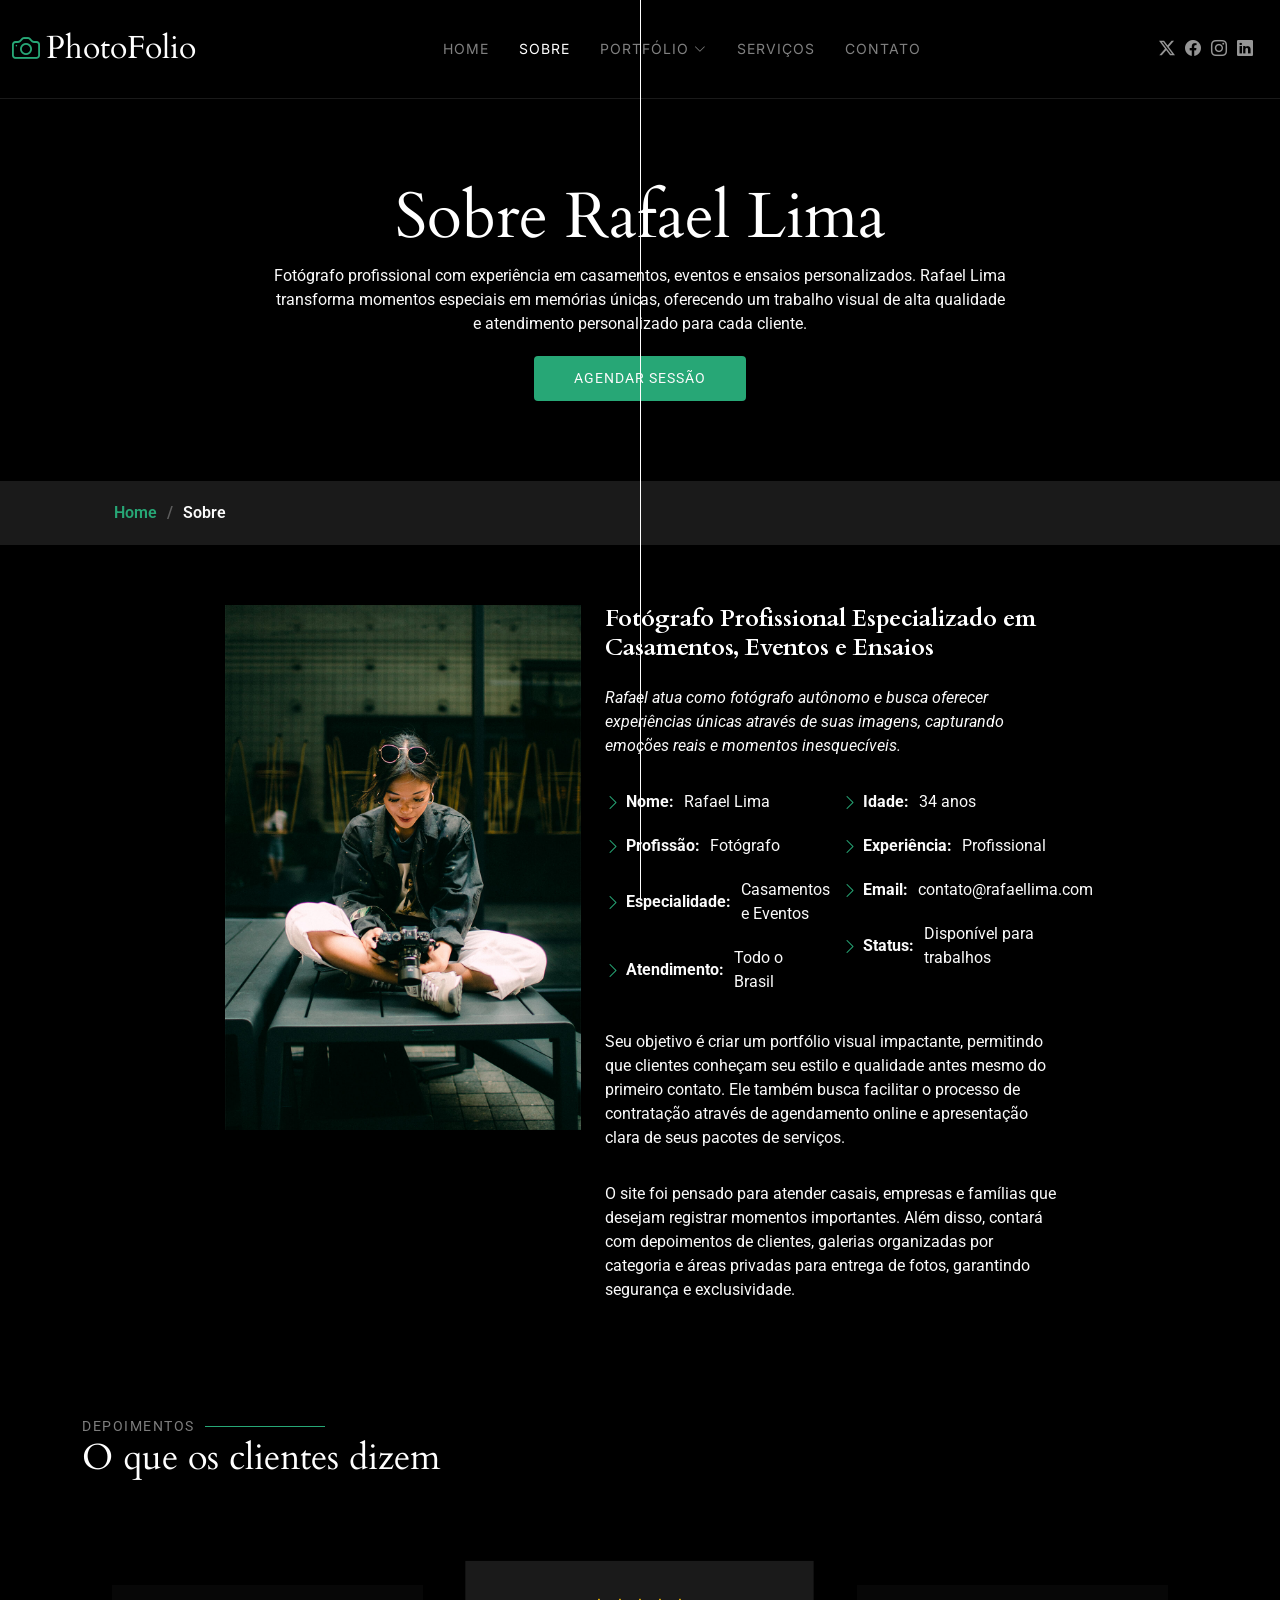
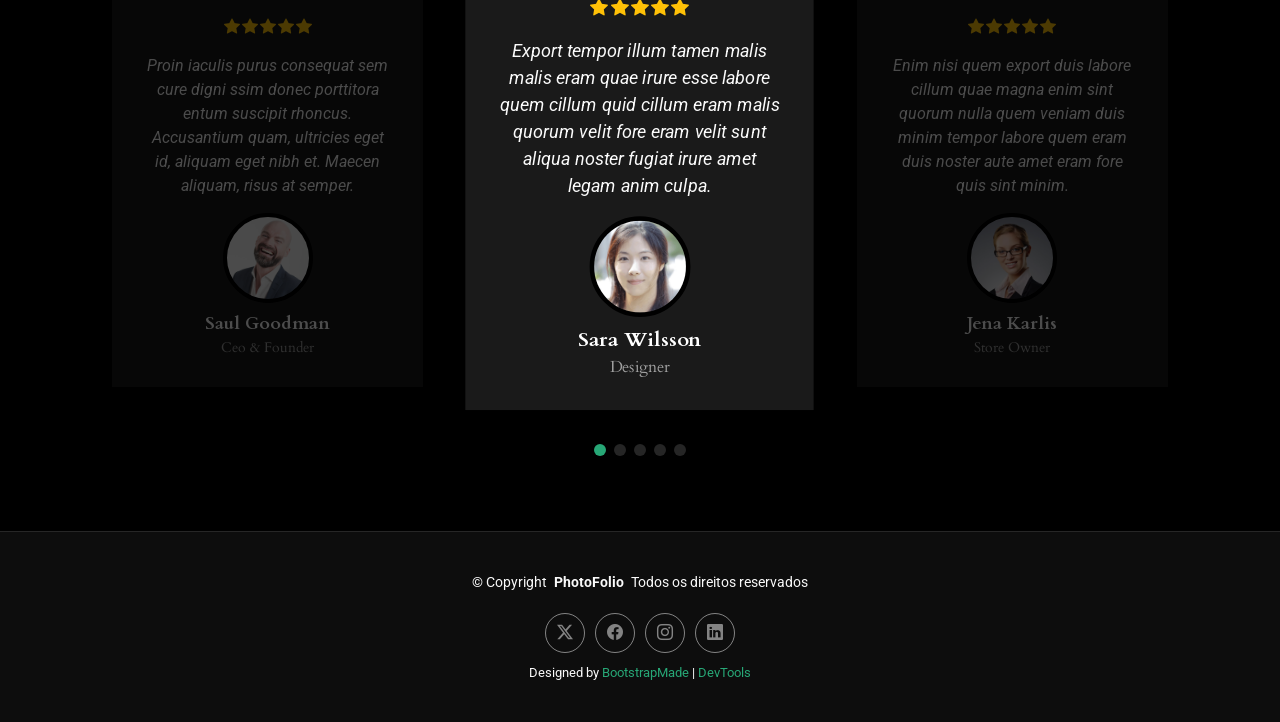
==== Portfolio/about.html @ c428792b "Add files via upload" ====
<!DOCTYPE html>
<html lang="en">

<head>
  <meta charset="utf-8">
  <meta content="width=device-width, initial-scale=1.0" name="viewport">
  <title>About - Rafael Lima Fotografia</title>
  <meta name="description" content="">
  <meta name="keywords" content="">

  <!-- Favicons -->
  <link href="assets/img/favicon.png" rel="icon">
  <link href="assets/img/apple-touch-icon.png" rel="apple-touch-icon">

  <!-- Fonts -->
  <link href="https://fonts.googleapis.com" rel="preconnect">
  <link href="https://fonts.gstatic.com" rel="preconnect" crossorigin>
  <link href="https://fonts.googleapis.com/css2?family=Roboto:ital,wght@0,100;0,300;0,400;0,500;0,700;0,900;1,100;1,300;1,400;1,500;1,700;1,900&family=Inter:wght@100;200;300;400;500;600;700;800;900&family=Cardo:ital,wght@0,400;0,700;1,400;1,700&display=swap" rel="stylesheet">

  <!-- Vendor CSS Files -->
  <link href="assets/vendor/bootstrap/css/bootstrap.min.css" rel="stylesheet">
  <link href="assets/vendor/bootstrap-icons/bootstrap-icons.css" rel="stylesheet">
  <link href="assets/vendor/aos/aos.css" rel="stylesheet">
  <link href="assets/vendor/glightbox/css/glightbox.min.css" rel="stylesheet">
  <link href="assets/vendor/swiper/swiper-bundle.min.css" rel="stylesheet">

  <!-- Main CSS File -->
  <link href="assets/css/main.css" rel="stylesheet">

  <!-- =======================================================
  * Template Name: PhotoFolio
  * Template URL: https://bootstrapmade.com/photofolio-bootstrap-photography-website-template/
  * Updated: Aug 07 2024 with Bootstrap v5.3.3
  * Author: BootstrapMade.com
  * License: https://bootstrapmade.com/license/
  ======================================================== -->
</head>

<body class="about-page">

  <header id="header" class="header d-flex align-items-center sticky-top">
    <div class="container-fluid position-relative d-flex align-items-center justify-content-between">

      <a href="index.html" class="logo d-flex align-items-center me-auto me-xl-0">
        <!-- Uncomment the line below if you also wish to use an image logo -->
        <!-- <img src="assets/img/logo.png" alt=""> -->
        <i class="bi bi-camera"></i>
        <h1 class="sitename">PhotoFolio</h1>
      </a>

       <nav id="navmenu" class="navmenu">
        <ul>
          <li><a href="index.html">Home</a></li>
          <li><a href="about.html" class="active">Sobre</a></li>
          <li class="dropdown"><a href="gallery.html"><span>Portfólio</span> <i class="bi bi-chevron-down toggle-dropdown"></i></a>
            <ul>
              <li><a href="gallery.html">Casamentos</a></li>
              <li><a href="gallery.html">Eventos</a></li>
              <li><a href="gallery.html">Ensaios</a></li>
            </ul>
          </li>
          <li><a href="services.html">Serviços</a></li>
          <li><a href="contact.html">Contato</a></li>
        </ul>
        <i class="mobile-nav-toggle d-xl-none bi bi-list"></i>
      </nav>

      <div class="header-social-links">
        <a href="#" class="twitter"><i class="bi bi-twitter-x"></i></a>
        <a href="#" class="facebook"><i class="bi bi-facebook"></i></a>
        <a href="#" class="instagram"><i class="bi bi-instagram"></i></a>
        <a href="#" class="linkedin"><i class="bi bi-linkedin"></i></a>
      </div>

    </div>
  </header>

  <main class="main">

    <!-- Page Title -->
    <div class="page-title" data-aos="fade">
      <div class="heading">
        <div class="container">
          <div class="row d-flex justify-content-center text-center">
            <div class="col-lg-8">
              <h1>Sobre Rafael Lima</h1>
              <p class="mb-0">Fotógrafo profissional com experiência em casamentos, eventos e ensaios personalizados.
                Rafael Lima transforma momentos especiais em memórias únicas, oferecendo um trabalho
                visual de alta qualidade e atendimento personalizado para cada cliente.</p>
              <a href="contact.html" class="cta-btn">Agendar Sessão<br></a>
            </div>
          </div>
        </div>
      </div>
      <nav class="breadcrumbs">
        <div class="container">
          <ol>
            <li><a href="index.html">Home</a></li>
            <li class="current">Sobre</li>
          </ol>
        </div>
      </nav>
    </div><!-- End Page Title -->

    <!-- About Section -->
    <section id="about" class="about section">

      <div class="container" data-aos="fade-up" data-aos-delay="100">

        <div class="row gy-4 justify-content-center">
          <div class="col-lg-4">
            <img src="assets/img/profile-img.jpg" class="img-fluid" alt="">
          </div>
          <div class="col-lg-5 content">
            <h2>Fotógrafo Profissional Especializado em Casamentos, Eventos e Ensaios</h2>
            <p class="fst-italic py-3">
              Rafael atua como fotógrafo autônomo e busca oferecer experiências únicas através de suas imagens,
              capturando emoções reais e momentos inesquecíveis.
            </p>
            <div class="row">
              <div class="col-lg-6">
                <ul>
                  <li><i class="bi bi-chevron-right"></i> <strong>Nome:</strong> <span>Rafael Lima</span></li>
                  <li><i class="bi bi-chevron-right"></i> <strong>Profissão:</strong> <span>Fotógrafo</span></li>
                  <li><i class="bi bi-chevron-right"></i> <strong>Especialidade:</strong> <span>Casamentos e Eventos</span></li>
                  <li><i class="bi bi-chevron-right"></i> <strong>Atendimento:</strong> <span>Todo o Brasil</span></li>
                </ul>
              </div>
              <div class="col-lg-6">
                <ul>
                  <li><i class="bi bi-chevron-right"></i> <strong>Idade:</strong> <span>34 anos</span></li>
                  <li><i class="bi bi-chevron-right"></i> <strong>Experiência:</strong> <span>Profissional</span></li>
                  <li><i class="bi bi-chevron-right"></i> <strong>Email:</strong> <span>contato@rafaellima.com</span></li>
                  <li><i class="bi bi-chevron-right"></i> <strong>Status:</strong> <span>Disponível para trabalhos</span></li>
                </ul>
              </div>
            </div>
            <p class="py-3">
              Seu objetivo é criar um portfólio visual impactante, permitindo que clientes conheçam seu estilo
              e qualidade antes mesmo do primeiro contato. Ele também busca facilitar o processo de contratação
              através de agendamento online e apresentação clara de seus pacotes de serviços.
            </p>
            <p class="m-0">
              O site foi pensado para atender casais, empresas e famílias que desejam registrar momentos importantes.
              Além disso, contará com depoimentos de clientes, galerias organizadas por categoria e áreas privadas
              para entrega de fotos, garantindo segurança e exclusividade.
            </p>
          </div>
        </div>

      </div>

    </section><!-- /About Section -->

    <!-- Testimonials Section -->
    <section id="testimonials" class="testimonials section">

      <!-- Section Title -->
      <div class="container section-title" data-aos="fade-up">
        <h2>Depoimentos</h2>
        <p>O que os clientes dizem</p>
      </div><!-- End Section Title -->

      <div class="container" data-aos="fade-up" data-aos-delay="100">

        <div class="swiper init-swiper">
          <script type="application/json" class="swiper-config">
            {
              "loop": true,
              "speed": 600,
              "autoplay": {
                "delay": 5000
              },
              "slidesPerView": "auto",
              "pagination": {
                "el": ".swiper-pagination",
                "type": "bullets",
                "clickable": true
              },
              "breakpoints": {
                "320": {
                  "slidesPerView": 1,
                  "spaceBetween": 40
                },
                "1200": {
                  "slidesPerView": 3,
                  "spaceBetween": 1
                }
              }
            }
          </script>
          <div class="swiper-wrapper">

            <div class="swiper-slide">
              <div class="testimonial-item">
                <div class="stars">
                  <i class="bi bi-star-fill"></i><i class="bi bi-star-fill"></i><i class="bi bi-star-fill"></i><i class="bi bi-star-fill"></i><i class="bi bi-star-fill"></i>
                </div>
                <p>
                  Proin iaculis purus consequat sem cure digni ssim donec porttitora entum suscipit rhoncus. Accusantium quam, ultricies eget id, aliquam eget nibh et. Maecen aliquam, risus at semper.
                </p>
                <div class="profile mt-auto">
                  <img src="assets/img/testimonials/testimonials-1.jpg" class="testimonial-img" alt="">
                  <h3>Saul Goodman</h3>
                  <h4>Ceo &amp; Founder</h4>
                </div>
              </div>
            </div><!-- End testimonial item -->

            <div class="swiper-slide">
              <div class="testimonial-item">
                <div class="stars">
                  <i class="bi bi-star-fill"></i><i class="bi bi-star-fill"></i><i class="bi bi-star-fill"></i><i class="bi bi-star-fill"></i><i class="bi bi-star-fill"></i>
                </div>
                <p>
                  Export tempor illum tamen malis malis eram quae irure esse labore quem cillum quid cillum eram malis quorum velit fore eram velit sunt aliqua noster fugiat irure amet legam anim culpa.
                </p>
                <div class="profile mt-auto">
                  <img src="assets/img/testimonials/testimonials-2.jpg" class="testimonial-img" alt="">
                  <h3>Sara Wilsson</h3>
                  <h4>Designer</h4>
                </div>
              </div>
            </div><!-- End testimonial item -->

            <div class="swiper-slide">
              <div class="testimonial-item">
                <div class="stars">
                  <i class="bi bi-star-fill"></i><i class="bi bi-star-fill"></i><i class="bi bi-star-fill"></i><i class="bi bi-star-fill"></i><i class="bi bi-star-fill"></i>
                </div>
                <p>
                  Enim nisi quem export duis labore cillum quae magna enim sint quorum nulla quem veniam duis minim tempor labore quem eram duis noster aute amet eram fore quis sint minim.
                </p>
                <div class="profile mt-auto">
                  <img src="assets/img/testimonials/testimonials-3.jpg" class="testimonial-img" alt="">
                  <h3>Jena Karlis</h3>
                  <h4>Store Owner</h4>
                </div>
              </div>
            </div><!-- End testimonial item -->

            <div class="swiper-slide">
              <div class="testimonial-item">
                <div class="stars">
                  <i class="bi bi-star-fill"></i><i class="bi bi-star-fill"></i><i class="bi bi-star-fill"></i><i class="bi bi-star-fill"></i><i class="bi bi-star-fill"></i>
                </div>
                <p>
                  Fugiat enim eram quae cillum dolore dolor amet nulla culpa multos export minim fugiat minim velit minim dolor enim duis veniam ipsum anim magna sunt elit fore quem dolore labore illum veniam.
                </p>
                <div class="profile mt-auto">
                  <img src="assets/img/testimonials/testimonials-4.jpg" class="testimonial-img" alt="">
                  <h3>Matt Brandon</h3>
                  <h4>Freelancer</h4>
                </div>
              </div>
            </div><!-- End testimonial item -->

            <div class="swiper-slide">
              <div class="testimonial-item">
                <div class="stars">
                  <i class="bi bi-star-fill"></i><i class="bi bi-star-fill"></i><i class="bi bi-star-fill"></i><i class="bi bi-star-fill"></i><i class="bi bi-star-fill"></i>
                </div>
                <p>
                  Quis quorum aliqua sint quem legam fore sunt eram irure aliqua veniam tempor noster veniam enim culpa labore duis sunt culpa nulla illum cillum fugiat legam esse veniam culpa fore nisi cillum quid.
                </p>
                <div class="profile mt-auto">
                  <img src="assets/img/testimonials/testimonials-5.jpg" class="testimonial-img" alt="">
                  <h3>John Larson</h3>
                  <h4>Entrepreneur</h4>
                </div>
              </div>
            </div><!-- End testimonial item -->

          </div>
          <div class="swiper-pagination"></div>
        </div>

      </div>

    </section><!-- /Testimonials Section -->

  </main>

  <footer id="footer" class="footer">

    <div class="container">
      <div class="copyright text-center ">
        <p>© <span>Copyright</span> <strong class="px-1 sitename">PhotoFolio</strong> <span>Todos os direitos reservados</span></p>
      </div>
      <div class="social-links d-flex justify-content-center">
        <a href=""><i class="bi bi-twitter-x"></i></a>
        <a href=""><i class="bi bi-facebook"></i></a>
        <a href=""><i class="bi bi-instagram"></i></a>
        <a href=""><i class="bi bi-linkedin"></i></a>
      </div>
      <div class="credits">
        <!-- All the links in the footer should remain intact. -->
        <!-- You can delete the links only if you've purchased the pro version. -->
        <!-- Licensing information: https://bootstrapmade.com/license/ -->
        <!-- Purchase the pro version with working PHP/AJAX contact form: [buy-url] -->
        Designed by <a href="https://bootstrapmade.com/">BootstrapMade</a> | <a href="https://bootstrapmade.com/tools/">DevTools</a>
      </div>
    </div>

  </footer>

  <!-- Scroll Top -->
  <a href="#" id="scroll-top" class="scroll-top d-flex align-items-center justify-content-center"><i class="bi bi-arrow-up-short"></i></a>

  <!-- Preloader -->
  <div id="preloader">
    <div class="line"></div>
  </div>

  <!-- Vendor JS Files -->
  <script src="assets/vendor/bootstrap/js/bootstrap.bundle.min.js"></script>
  <script src="assets/vendor/php-email-form/validate.js"></script>
  <script src="assets/vendor/aos/aos.js"></script>
  <script src="assets/vendor/glightbox/js/glightbox.min.js"></script>
  <script src="assets/vendor/swiper/swiper-bundle.min.js"></script>

  <!-- Main JS File -->
  <script src="assets/js/main.js"></script>

</body>

</html>
---- Portfolio/assets/css/main.css ----
/**
* Template Name: PhotoFolio
* Template URL: https://bootstrapmade.com/photofolio-bootstrap-photography-website-template/
* Updated: Aug 07 2024 with Bootstrap v5.3.3
* Author: BootstrapMade.com
* License: https://bootstrapmade.com/license/
*/

/*--------------------------------------------------------------
# Font & Color Variables
# Help: https://bootstrapmade.com/color-system/
--------------------------------------------------------------*/
/* Fonts */
:root {
  --default-font: "Roboto",  system-ui, -apple-system, "Segoe UI", Roboto, "Helvetica Neue", Arial, "Noto Sans", "Liberation Sans", sans-serif, "Apple Color Emoji", "Segoe UI Emoji", "Segoe UI Symbol", "Noto Color Emoji";
  --heading-font: "Cardo",  sans-serif;
  --nav-font: "Inter",  sans-serif;
}

/* Global Colors - The following color variables are used throughout the website. Updating them here will change the color scheme of the entire website */
:root { 
  --background-color: #000000; /* Background color for the entire website, including individual sections */
  --default-color: #fafafa; /* Default color used for the majority of the text content across the entire website */
  --heading-color: #ffffff; /* Color for headings, subheadings and title throughout the website */
  --accent-color: #27a776; /* Accent color that represents your brand on the website. It's used for buttons, links, and other elements that need to stand out */
  --surface-color: #1a1a1a; /* The surface color is used as a background of boxed elements within sections, such as cards, icon boxes, or other elements that require a visual separation from the global background. */
  --contrast-color: #ffffff; /* Contrast color for text, ensuring readability against backgrounds of accent, heading, or default colors. */
}

/* Nav Menu Colors - The following color variables are used specifically for the navigation menu. They are separate from the global colors to allow for more customization options */
:root {
  --nav-color: rgba(255, 255, 255, 0.5);  /* The default color of the main navmenu links */
  --nav-hover-color: #ffffff; /* Applied to main navmenu links when they are hovered over or active */
  --nav-mobile-background-color: #1a1a1a; /* Used as the background color for mobile navigation menu */
  --nav-dropdown-background-color: #1a1a1a; /* Used as the background color for dropdown items that appear when hovering over primary navigation items */
  --nav-dropdown-color: rgba(255, 255, 255, 0.5); /* Used for navigation links of the dropdown items in the navigation menu. */
  --nav-dropdown-hover-color: #ffffff; /* Similar to --nav-hover-color, this color is applied to dropdown navigation links when they are hovered over. */
}

/* Color Presets - These classes override global colors when applied to any section or element, providing reuse of the sam color scheme. */

.light-background {
  --background-color: #1a1a1a;
  --surface-color: #343434;
}

.dark-background {
  --background-color: #060606;
  --default-color: #ffffff;
  --heading-color: #ffffff;
  --surface-color: #252525;
  --contrast-color: #ffffff;
}

/* Smooth scroll */
:root {
  scroll-behavior: smooth;
}

/*--------------------------------------------------------------
# General Styling & Shared Classes
--------------------------------------------------------------*/
body {
  color: var(--default-color);
  background-color: var(--background-color);
  font-family: var(--default-font);
}

a {
  color: var(--accent-color);
  text-decoration: none;
  transition: 0.3s;
}

a:hover {
  color: color-mix(in srgb, var(--accent-color), transparent 25%);
  text-decoration: none;
}

h1,
h2,
h3,
h4,
h5,
h6 {
  color: var(--heading-color);
  font-family: var(--heading-font);
}

/* PHP Email Form Messages
------------------------------*/
.php-email-form .error-message {
  display: none;
  background: #df1529;
  color: #ffffff;
  text-align: left;
  padding: 15px;
  margin-bottom: 24px;
  font-weight: 600;
}

.php-email-form .sent-message {
  display: none;
  color: #ffffff;
  background: #059652;
  text-align: center;
  padding: 15px;
  margin-bottom: 24px;
  font-weight: 600;
}

.php-email-form .loading {
  display: none;
  background: var(--surface-color);
  text-align: center;
  padding: 15px;
  margin-bottom: 24px;
}

.php-email-form .loading:before {
  content: "";
  display: inline-block;
  border-radius: 50%;
  width: 24px;
  height: 24px;
  margin: 0 10px -6px 0;
  border: 3px solid var(--accent-color);
  border-top-color: var(--surface-color);
  animation: php-email-form-loading 1s linear infinite;
}

@keyframes php-email-form-loading {
  0% {
    transform: rotate(0deg);
  }

  100% {
    transform: rotate(360deg);
  }
}

/*--------------------------------------------------------------
# Global Header
--------------------------------------------------------------*/
.header {
  color: var(--default-color);
  background-color: var(--background-color);
  padding: 20px 0;
  transition: all 0.5s;
  z-index: 997;
  border-bottom: 1px solid var(--background-color);
}

.header .logo {
  line-height: 1;
}

.header .logo img {
  max-height: 36px;
  margin-right: 8px;
}

.header .logo h1 {
  font-size: 32px;
  margin: 0;
  font-weight: 400;
  color: var(--heading-color);
}

.header .logo i {
  font-size: 28px;
  margin-right: 6px;
}

.header .header-social-links {
  padding-right: 15px;
}

.header .header-social-links a {
  color: color-mix(in srgb, var(--default-color), transparent 40%);
  padding-left: 6px;
  display: inline-block;
  transition: 0.3s;
  font-size: 16px;
}

.header .header-social-links a:hover {
  color: var(--accent-color);
}

.header .header-social-links a i {
  line-height: 0px;
}

@media (max-width: 1200px) {
  .header .logo {
    order: 1;
  }

  .header .logo h1 {
    font-size: 26px;
  }

  .header .logo i {
    font-size: 20px;
  }

  .header .header-social-links {
    order: 2;
  }

  .header .header-social-links a {
    font-size: 16px;
  }

  .header .navmenu {
    order: 3;
  }
}

.scrolled .header {
  border-color: color-mix(in srgb, var(--background-color) 90%, white 20%);
}

/*--------------------------------------------------------------
# Navigation Menu
--------------------------------------------------------------*/
/* Navmenu - Desktop */
@media (min-width: 1200px) {
  .navmenu {
    padding: 0;
  }

  .navmenu ul {
    margin: 0;
    padding: 0;
    display: flex;
    list-style: none;
    align-items: center;
  }

  .navmenu li {
    position: relative;
  }

  .navmenu a,
  .navmenu a:focus {
    color: var(--nav-color);
    padding: 18px 15px;
    font-size: 14px;
    font-family: var(--nav-font);
    font-weight: 400;
    display: flex;
    align-items: center;
    justify-content: space-between;
    white-space: nowrap;
    transition: 0.3s;
    text-transform: uppercase;
    letter-spacing: 1px;
  }

  .navmenu a i,
  .navmenu a:focus i {
    font-size: 12px;
    line-height: 0;
    margin-left: 5px;
    transition: 0.3s;
  }

  .navmenu li:last-child a {
    padding-right: 0;
  }

  .navmenu li:hover>a,
  .navmenu .active,
  .navmenu .active:focus {
    color: var(--nav-hover-color);
  }

  .navmenu .dropdown ul {
    margin: 0;
    padding: 10px 0;
    background: var(--nav-dropdown-background-color);
    display: block;
    position: absolute;
    visibility: hidden;
    left: 14px;
    top: 130%;
    opacity: 0;
    transition: 0.3s;
    border-radius: 4px;
    z-index: 99;
  }

  .navmenu .dropdown ul li {
    min-width: 200px;
  }

  .navmenu .dropdown ul a {
    padding: 10px 20px;
    font-size: 15px;
    text-transform: none;
    color: var(--nav-dropdown-color);
  }

  .navmenu .dropdown ul a i {
    font-size: 12px;
  }

  .navmenu .dropdown ul a:hover,
  .navmenu .dropdown ul .active:hover,
  .navmenu .dropdown ul li:hover>a {
    color: var(--nav-dropdown-hover-color);
  }

  .navmenu .dropdown:hover>ul {
    opacity: 1;
    top: 100%;
    visibility: visible;
  }

  .navmenu .dropdown .dropdown ul {
    top: 0;
    left: -90%;
    visibility: hidden;
  }

  .navmenu .dropdown .dropdown:hover>ul {
    opacity: 1;
    top: 0;
    left: -100%;
    visibility: visible;
  }
}

/* Navmenu - Mobile */
@media (max-width: 1199px) {
  .mobile-nav-toggle {
    color: var(--nav-color);
    font-size: 28px;
    line-height: 0;
    margin-right: 10px;
    cursor: pointer;
    transition: color 0.3s;
  }

  .navmenu {
    padding: 0;
    z-index: 9997;
  }

  .navmenu ul {
    display: none;
    position: absolute;
    inset: 60px 20px 20px 20px;
    padding: 10px 0;
    margin: 0;
    border-radius: 6px;
    background-color: var(--nav-mobile-background-color);
    overflow-y: auto;
    transition: 0.3s;
    z-index: 9998;
    box-shadow: 0px 0px 30px rgba(0, 0, 0, 0.1);
  }

  .navmenu a,
  .navmenu a:focus {
    color: var(--nav-dropdown-color);
    padding: 10px 20px;
    font-family: var(--nav-font);
    font-size: 17px;
    font-weight: 500;
    display: flex;
    align-items: center;
    justify-content: space-between;
    white-space: nowrap;
    transition: 0.3s;
  }

  .navmenu a i,
  .navmenu a:focus i {
    font-size: 12px;
    line-height: 0;
    margin-left: 5px;
    width: 30px;
    height: 30px;
    display: flex;
    align-items: center;
    justify-content: center;
    border-radius: 50%;
    transition: 0.3s;
    background-color: color-mix(in srgb, var(--accent-color), transparent 90%);
  }

  .navmenu a i:hover,
  .navmenu a:focus i:hover {
    background-color: var(--accent-color);
    color: var(--contrast-color);
  }

  .navmenu a:hover,
  .navmenu .active,
  .navmenu .active:focus {
    color: var(--nav-dropdown-hover-color);
  }

  .navmenu .active i,
  .navmenu .active:focus i {
    background-color: var(--accent-color);
    color: var(--contrast-color);
    transform: rotate(180deg);
  }

  .navmenu .dropdown ul {
    position: static;
    display: none;
    z-index: 99;
    padding: 10px 0;
    margin: 10px 20px;
    background-color: var(--nav-dropdown-background-color);
    border: 1px solid color-mix(in srgb, var(--default-color), transparent 90%);
    box-shadow: none;
    transition: all 0.5s ease-in-out;
  }

  .navmenu .dropdown ul ul {
    background-color: rgba(33, 37, 41, 0.1);
  }

  .navmenu .dropdown>.dropdown-active {
    display: block;
    background-color: rgba(33, 37, 41, 0.03);
  }

  .mobile-nav-active {
    overflow: hidden;
  }

  .mobile-nav-active .mobile-nav-toggle {
    color: #fff;
    position: absolute;
    font-size: 32px;
    top: 15px;
    right: 15px;
    margin-right: 0;
    z-index: 9999;
  }

  .mobile-nav-active .navmenu {
    position: fixed;
    overflow: hidden;
    inset: 0;
    background: rgba(33, 37, 41, 0.8);
    transition: 0.3s;
  }

  .mobile-nav-active .navmenu>ul {
    display: block;
  }
}

/*--------------------------------------------------------------
# Global Footer
--------------------------------------------------------------*/
.footer {
  --background-color: color-mix(in srgb, var(--default-color), transparent 95%);
  border-top: 1px solid color-mix(in srgb, var(--default-color), transparent 90%);
  color: var(--default-color);
  background-color: var(--background-color);
  font-size: 14px;
  padding: 40px 0;
  position: relative;
}

.footer .copyright p {
  margin-bottom: 0;
}

.footer .social-links {
  margin-top: 20px;
}

.footer .social-links a {
  display: flex;
  align-items: center;
  justify-content: center;
  width: 40px;
  height: 40px;
  border-radius: 50%;
  border: 1px solid color-mix(in srgb, var(--default-color), transparent 50%);
  font-size: 16px;
  color: color-mix(in srgb, var(--default-color), transparent 50%);
  margin: 0 5px;
  transition: 0.3s;
}

.footer .social-links a:hover {
  color: var(--accent-color);
  border-color: var(--accent-color);
}

.footer .credits {
  margin-top: 10px;
  font-size: 13px;
  text-align: center;
}

/*--------------------------------------------------------------
# Preloader
--------------------------------------------------------------*/
#preloader {
  display: flex;
  position: fixed;
  inset: 0;
  width: 100%;
  height: 100vh;
  z-index: 99999;
}

#preloader:before,
#preloader:after {
  content: "";
  background-color: #000000;
  position: absolute;
  inset: 0;
  width: 50%;
  height: 100%;
  transition: all 0.3s ease 0s;
  z-index: -1;
}

#preloader:after {
  left: auto;
  right: 0;
}

#preloader .line {
  position: relative;
  overflow: hidden;
  margin: auto;
  width: 1px;
  height: 280px;
  transition: all 0.8s ease 0s;
}

#preloader .line:before {
  content: "";
  position: absolute;
  background-color: #ffffff;
  left: 0;
  top: 50%;
  width: 1px;
  height: 0%;
  transform: translateY(-50%);
  animation: lineincrease 1000ms ease-in-out 0s forwards;
}

#preloader .line:after {
  content: "";
  position: absolute;
  background-color: color-mix(in srgb, var(--default-color), transparent 95%);
  left: 0;
  top: 0;
  width: 1px;
  height: 100%;
  transform: translateY(-100%);
  animation: linemove 1200ms linear 0s infinite;
  animation-delay: 2000ms;
}

#preloader.loaded .line {
  opacity: 0;
  height: 100% !important;
}

#preloader.loaded .line:after {
  opacity: 0;
}

#preloader.loaded:before,
#preloader.loaded:after {
  animation: preloaderfinish 300ms ease-in-out 500ms forwards;
}

@keyframes lineincrease {
  0% {
    height: 0%;
  }

  100% {
    height: 100%;
  }
}

@keyframes linemove {
  0% {
    transform: translateY(200%);
  }

  100% {
    transform: translateY(-100%);
  }
}

@keyframes preloaderfinish {
  0% {
    width: 5 0%;
  }

  100% {
    width: 0%;
  }
}

/*--------------------------------------------------------------
# Scroll Top Button
--------------------------------------------------------------*/
.scroll-top {
  position: fixed;
  visibility: hidden;
  opacity: 0;
  right: 15px;
  bottom: -15px;
  z-index: 99999;
  background-color: var(--accent-color);
  width: 44px;
  height: 44px;
  border-radius: 50px;
  transition: all 0.4s;
}

.scroll-top i {
  font-size: 24px;
  color: var(--default-color);
  line-height: 0;
}

.scroll-top:hover {
  background-color: color-mix(in srgb, var(--accent-color), transparent 20%);
}

.scroll-top.active {
  visibility: visible;
  opacity: 1;
  bottom: 15px;
}

/*--------------------------------------------------------------
# Disable aos animation delay on mobile devices
--------------------------------------------------------------*/
@media screen and (max-width: 768px) {
  [data-aos-delay] {
    transition-delay: 0 !important;
  }
}

/*--------------------------------------------------------------
# Global Page Titles & Breadcrumbs
--------------------------------------------------------------*/
.page-title {
  color: var(--default-color);
  background-color: var(--background-color);
  position: relative;
}

.page-title .heading {
  padding: 80px 0;
  border-top: 1px solid color-mix(in srgb, var(--default-color), transparent 90%);
}

.page-title .heading h1 {
  font-size: 64px;
  font-weight: 400;
}

.page-title .heading .cta-btn {
  color: var(--default-color);
  background: var(--accent-color);
  font-weight: 400;
  font-size: 14px;
  display: inline-block;
  margin-top: 20px;
  padding: 12px 40px;
  border-radius: 4px;
  transition: 0.5s;
  text-transform: uppercase;
  letter-spacing: 1px;
}

.page-title .heading .cta-btn:hover {
  background-color: color-mix(in srgb, var(--accent-color) 90%, white 10%);
}

.page-title nav {
  background-color: color-mix(in srgb, var(--default-color), transparent 90%);
  padding: 20px 0;
}

.page-title nav ol {
  display: flex;
  flex-wrap: wrap;
  list-style: none;
  margin: 0;
  font-size: 16px;
  font-weight: 600;
}

.page-title nav ol li+li {
  padding-left: 10px;
}

.page-title nav ol li+li::before {
  content: "/";
  display: inline-block;
  padding-right: 10px;
  color: color-mix(in srgb, var(--default-color), transparent 70%);
}

/*--------------------------------------------------------------
# Global Sections
--------------------------------------------------------------*/
section,
.section {
  color: var(--default-color);
  background-color: var(--background-color);
  padding: 60px 0;
  scroll-margin-top: 100px;
  overflow: clip;
}

@media (max-width: 1199px) {

  section,
  .section {
    scroll-margin-top: 66px;
  }
}

/*--------------------------------------------------------------
# Global Section Titles
--------------------------------------------------------------*/
.section-title {
  padding-bottom: 60px;
  position: relative;
}

.section-title h2 {
  font-size: 14px;
  font-weight: 400;
  padding: 0;
  line-height: 1px;
  margin: 0;
  letter-spacing: 1.5px;
  text-transform: uppercase;
  color: color-mix(in srgb, var(--default-color), transparent 50%);
  position: relative;
  font-family: var(--default-font);
}

.section-title h2::after {
  content: "";
  width: 120px;
  height: 1px;
  display: inline-block;
  background: var(--accent-color);
  margin: 4px 10px;
}

.section-title p {
  color: var(--heading-color);
  margin: 0;
  font-size: 36px;
  font-weight: 400;
  font-family: var(--heading-font);
}

/*--------------------------------------------------------------
# Hero Section
--------------------------------------------------------------*/
.hero {
  width: 100%;
  min-height: 30vh;
  position: relative;
  padding: 120px 0 60px 0;
  display: flex;
  align-items: center;
}

.hero h2 {
  margin: 0 0 10px 0;
  font-size: 38px;
  font-weight: 700;
}

.hero h2 .underlight {
  position: relative;
  z-index: 1;
  padding: 0 5px;
  display: inline-block;
}

.hero h2 .underlight:before {
  content: "";
  position: absolute;
  height: 50%;
  bottom: 0;
  left: 0;
  right: 0;
  background: var(--accent-color);
  z-index: -1;
}

.hero p {
  color: color-mix(in srgb, var(--default-color), transparent 30%);
  margin-bottom: 30px;
  font-size: 18px;
}

@media (max-width: 768px) {
  .hero h2 {
    font-size: 32px;
  }
}

.hero .btn-get-started {
  color: var(--contrast-color);
  background: var(--accent-color);
  font-weight: 400;
  font-size: 14px;
  display: inline-block;
  padding: 12px 40px;
  border-radius: 4px;
  transition: 0.5s;
  text-transform: uppercase;
  letter-spacing: 1px;
}

.hero .btn-get-started:hover {
  background-color: color-mix(in srgb, var(--accent-color) 90%, white 10%);
}

/*--------------------------------------------------------------
# Gallery Section
--------------------------------------------------------------*/
.gallery .gallery-item {
  position: relative;
  overflow: hidden;
  border-radius: 10px;
}

.gallery .gallery-item img {
  transition: 0.3s;
}

.gallery .gallery-links {
  position: absolute;
  inset: 0;
  opacity: 0;
  transition: all ease-in-out 0.3s;
  background: rgba(0, 0, 0, 0.6);
  z-index: 3;
}

.gallery .gallery-links .preview-link,
.gallery .gallery-links .details-link {
  font-size: 20px;
  color: rgba(255, 255, 255, 0.5);
  transition: 0.3s;
  line-height: 1.2;
  margin: 30px 8px 0 8px;
}

.gallery .gallery-links .preview-link:hover,
.gallery .gallery-links .details-link:hover {
  color: #ffffff;
}

.gallery .gallery-links .details-link {
  font-size: 30px;
  line-height: 0;
}

.gallery .gallery-item:hover .gallery-links {
  opacity: 1;
}

.gallery .gallery-item:hover .preview-link,
.gallery .gallery-item:hover .details-link {
  margin-top: 0;
}

.gallery .gallery-item:hover img {
  transform: scale(1.1);
}

.glightbox-clean .gslide-description {
  background: #272727;
}

.glightbox-clean .gslide-title {
  color: rgba(255, 255, 255, 0.8);
  margin: 0;
}

/*--------------------------------------------------------------
# About Section
--------------------------------------------------------------*/
.about .content h2 {
  font-weight: 700;
  font-size: 24px;
}

.about .content ul {
  list-style: none;
  padding: 0;
}

.about .content ul li {
  margin-bottom: 20px;
  display: flex;
  align-items: center;
}

.about .content ul strong {
  margin-right: 10px;
}

.about .content ul i {
  font-size: 16px;
  margin-right: 5px;
  color: var(--accent-color);
  line-height: 0;
}

/*--------------------------------------------------------------
# Testimonials Section
--------------------------------------------------------------*/
.testimonials .testimonial-item {
  background-color: var(--surface-color);
  box-shadow: 0px 0 20px rgba(0, 0, 0, 0.1);
  box-sizing: content-box;
  padding: 30px;
  margin: 40px 30px;
  min-height: 320px;
  display: flex;
  flex-direction: column;
  text-align: center;
  transition: 0.3s;
}

.testimonials .testimonial-item .stars {
  margin-bottom: 15px;
}

.testimonials .testimonial-item .stars i {
  color: #ffc107;
  margin: 0 1px;
}

.testimonials .testimonial-item .testimonial-img {
  width: 90px;
  border-radius: 50%;
  border: 4px solid var(--background-color);
  margin: 0 auto;
}

.testimonials .testimonial-item h3 {
  font-size: 18px;
  font-weight: bold;
  margin: 10px 0 5px 0;
}

.testimonials .testimonial-item h4 {
  font-size: 14px;
  color: color-mix(in srgb, var(--default-color), transparent 40%);
  margin: 0;
}

.testimonials .testimonial-item p {
  font-style: italic;
  margin: 0 auto 15px auto;
}

.testimonials .swiper-wrapper {
  height: auto;
}

.testimonials .swiper-pagination {
  margin-top: 20px;
  position: relative;
}

.testimonials .swiper-pagination .swiper-pagination-bullet {
  width: 12px;
  height: 12px;
  background-color: color-mix(in srgb, var(--default-color), transparent 85%);
  opacity: 1;
}

.testimonials .swiper-pagination .swiper-pagination-bullet-active {
  background-color: var(--accent-color);
}

.testimonials .swiper-slide {
  opacity: 0.3;
}

@media (max-width: 1199px) {
  .testimonials .swiper-slide-active {
    opacity: 1;
  }

  .testimonials .swiper-pagination {
    margin-top: 0;
  }

  .testimonials .testimonial-item {
    margin: 40px 20px;
  }
}

@media (min-width: 1200px) {
  .testimonials .swiper-slide-next {
    opacity: 1;
    transform: scale(1.12);
  }
}

/*--------------------------------------------------------------
# Gallery Details Section
--------------------------------------------------------------*/
.gallery-details .portfolio-details-slider img {
  width: 100%;
}

.gallery-details .swiper-wrapper {
  height: auto;
}

.gallery-details .swiper-button-prev,
.gallery-details .swiper-button-next {
  width: 48px;
  height: 48px;
}

.gallery-details .swiper-button-prev:after,
.gallery-details .swiper-button-next:after {
  color: rgba(255, 255, 255, 0.8);
  background-color: rgba(0, 0, 0, 0.15);
  font-size: 24px;
  border-radius: 50%;
  width: 48px;
  height: 48px;
  display: flex;
  align-items: center;
  justify-content: center;
  transition: 0.3s;
}

.gallery-details .swiper-button-prev:hover:after,
.gallery-details .swiper-button-next:hover:after {
  background-color: rgba(0, 0, 0, 0.3);
}

@media (max-width: 575px) {

  .gallery-details .swiper-button-prev,
  .gallery-details .swiper-button-next {
    display: none;
  }
}

.gallery-details .swiper-pagination {
  margin-top: 20px;
  position: relative;
}

.gallery-details .swiper-pagination .swiper-pagination-bullet {
  width: 10px;
  height: 10px;
  background-color: color-mix(in srgb, var(--default-color), transparent 85%);
  opacity: 1;
}

.gallery-details .swiper-pagination .swiper-pagination-bullet-active {
  background-color: var(--accent-color);
}

.gallery-details .portfolio-info h3 {
  font-size: 22px;
  font-weight: 700;
  margin-bottom: 20px;
  padding-bottom: 20px;
  position: relative;
}

.gallery-details .portfolio-info h3:after {
  content: "";
  position: absolute;
  display: block;
  width: 50px;
  height: 3px;
  background: var(--accent-color);
  left: 0;
  bottom: 0;
}

.gallery-details .portfolio-info ul {
  list-style: none;
  padding: 0;
  font-size: 15px;
}

.gallery-details .portfolio-info ul li {
  display: flex;
  flex-direction: column;
  padding-bottom: 15px;
}

.gallery-details .portfolio-info ul strong {
  text-transform: uppercase;
  font-weight: 400;
  color: color-mix(in srgb, var(--default-color), transparent 50%);
  font-size: 14px;
}

.gallery-details .portfolio-info .btn-visit {
  padding: 8px 40px;
  background: var(--accent-color);
  color: var(--contrast-color);
  border-radius: 50px;
  transition: 0.3s;
}

.gallery-details .portfolio-info .btn-visit:hover {
  background: color-mix(in srgb, var(--accent-color), transparent 20%);
}

.gallery-details .portfolio-description h2 {
  font-size: 26px;
  font-weight: 700;
  margin-bottom: 20px;
}

.gallery-details .portfolio-description p {
  padding: 0;
}

.gallery-details .portfolio-description .testimonial-item {
  padding: 30px 30px 0 30px;
  position: relative;
  background: color-mix(in srgb, var(--default-color), transparent 97%);
  margin-bottom: 50px;
}

.gallery-details .portfolio-description .testimonial-item .testimonial-img {
  width: 90px;
  border-radius: 50px;
  border: 6px solid var(--background-color);
  float: left;
  margin: 0 10px 0 0;
}

.gallery-details .portfolio-description .testimonial-item h3 {
  font-size: 18px;
  font-weight: bold;
  margin: 15px 0 5px 0;
  padding-top: 20px;
}

.gallery-details .portfolio-description .testimonial-item h4 {
  font-size: 14px;
  color: #6c757d;
  margin: 0;
}

.gallery-details .portfolio-description .testimonial-item .quote-icon-left,
.gallery-details .portfolio-description .testimonial-item .quote-icon-right {
  color: color-mix(in srgb, var(--accent-color), transparent 50%);
  font-size: 26px;
  line-height: 0;
}

.gallery-details .portfolio-description .testimonial-item .quote-icon-left {
  display: inline-block;
  left: -5px;
  position: relative;
}

.gallery-details .portfolio-description .testimonial-item .quote-icon-right {
  display: inline-block;
  right: -5px;
  position: relative;
  top: 10px;
  transform: scale(-1, -1);
}

.gallery-details .portfolio-description .testimonial-item p {
  font-style: italic;
  margin: 0 0 15px 0 0 0;
  padding: 0;
}

/*--------------------------------------------------------------
# Services Section
--------------------------------------------------------------*/
.services .service-item {
  background-color: var(--surface-color);
  padding: 50px 30px;
  transition: all 0.3s ease-in-out;
  height: 100%;
  position: relative;
  z-index: 1;
}

.services .service-item:before {
  content: "";
  position: absolute;
  background: var(--accent-color);
  inset: 100% 0 0 0;
  transition: all 0.3s;
  z-index: -1;
}

.services .service-item .icon {
  margin-bottom: 15px;
}

.services .service-item .icon i {
  color: var(--default-color);
  background-color: var(--accent-color);
  font-size: 24px;
  width: 56px;
  height: 56px;
  display: flex;
  align-items: center;
  justify-content: center;
  border-radius: 50%;
  transition: ease-in-out 0.3s;
}

.services .service-item h4 {
  font-weight: 700;
  margin-bottom: 15px;
  font-size: 20px;
  font-family: var(--default-font);
}

.services .service-item h4 a {
  color: var(--heading-color);
  transition: ease-in-out 0.3s;
}

.services .service-item p {
  line-height: 24px;
  font-size: 14px;
  margin-bottom: 0;
  transition: ease-in-out 0.3s;
}

.services .service-item:hover h4 a,
.services .service-item:hover p {
  color: var(--default-color);
}

.services .service-item:hover i {
  color: var(--accent-color);
  background-color: var(--default-color);
}

.services .service-item:hover:before {
  background: var(--accent-color);
  inset: 0;
  border-radius: 0px;
}

/*--------------------------------------------------------------
# Pricing Section
--------------------------------------------------------------*/
.pricing .pricing-item {
  border-bottom: 1px dashed color-mix(in srgb, var(--default-color), transparent 60%);
  width: 100%;
  height: 100%;
  padding: 0 0 15px 0;
}

.pricing .pricing-item h3 {
  margin: 0;
  font-size: 20px;
  font-weight: 600;
}

.pricing .pricing-item h4 {
  margin: 0;
  font-size: 18px;
  color: var(--accent-color);
}

/*--------------------------------------------------------------
# Contact Section
--------------------------------------------------------------*/
.contact .info-wrap {
  margin-bottom: 30px;
}

.contact .info-item i {
  font-size: 20px;
  color: var(--accent-color);
  width: 56px;
  height: 56px;
  display: flex;
  justify-content: center;
  align-items: center;
  transition: all 0.3s ease-in-out;
  border-radius: 50%;
  border: 1px solid color-mix(in srgb, var(--accent-color), transparent 40%);
  margin-right: 15px;
}

.contact .info-item h3 {
  font-size: 18px;
  font-weight: 700;
  margin: 0 0 5px 0;
  font-family: var(--default-font);
}

.contact .info-item p {
  padding: 0;
  margin-bottom: 0;
  font-size: 14px;
}

.contact .info-item:hover i {
  background: var(--accent-color);
  color: var(--contrast-color);
}

@media (max-width: 575px) {
  .contact .php-email-form {
    padding: 20px;
  }
}

.contact .php-email-form input[type=text],
.contact .php-email-form input[type=email],
.contact .php-email-form textarea {
  font-size: 14px;
  padding: 10px 15px;
  box-shadow: none;
  border-radius: 0;
  color: var(--default-color);
  background-color: var(--surface-color);
  border-color: color-mix(in srgb, var(--default-color), transparent 80%);
}

.contact .php-email-form input[type=text]:focus,
.contact .php-email-form input[type=email]:focus,
.contact .php-email-form textarea:focus {
  border-color: var(--accent-color);
}

.contact .php-email-form input[type=text]::placeholder,
.contact .php-email-form input[type=email]::placeholder,
.contact .php-email-form textarea::placeholder {
  color: color-mix(in srgb, var(--default-color), transparent 70%);
}

.contact .php-email-form button[type=submit] {
  color: var(--default-color);
  background: var(--accent-color);
  font-weight: 400;
  font-size: 14px;
  display: inline-block;
  margin-top: 20px;
  padding: 14px 40px;
  border: 0;
  border-radius: 4px;
  transition: 0.5s;
  text-transform: uppercase;
  letter-spacing: 1px;
}

.contact .php-email-form button[type=submit]:hover {
  background-color: color-mix(in srgb, var(--accent-color) 90%, white 10%);
}

/*--------------------------------------------------------------
# Starter Section Section
--------------------------------------------------------------*/
.starter-section {
  /* Add your styles here */
}
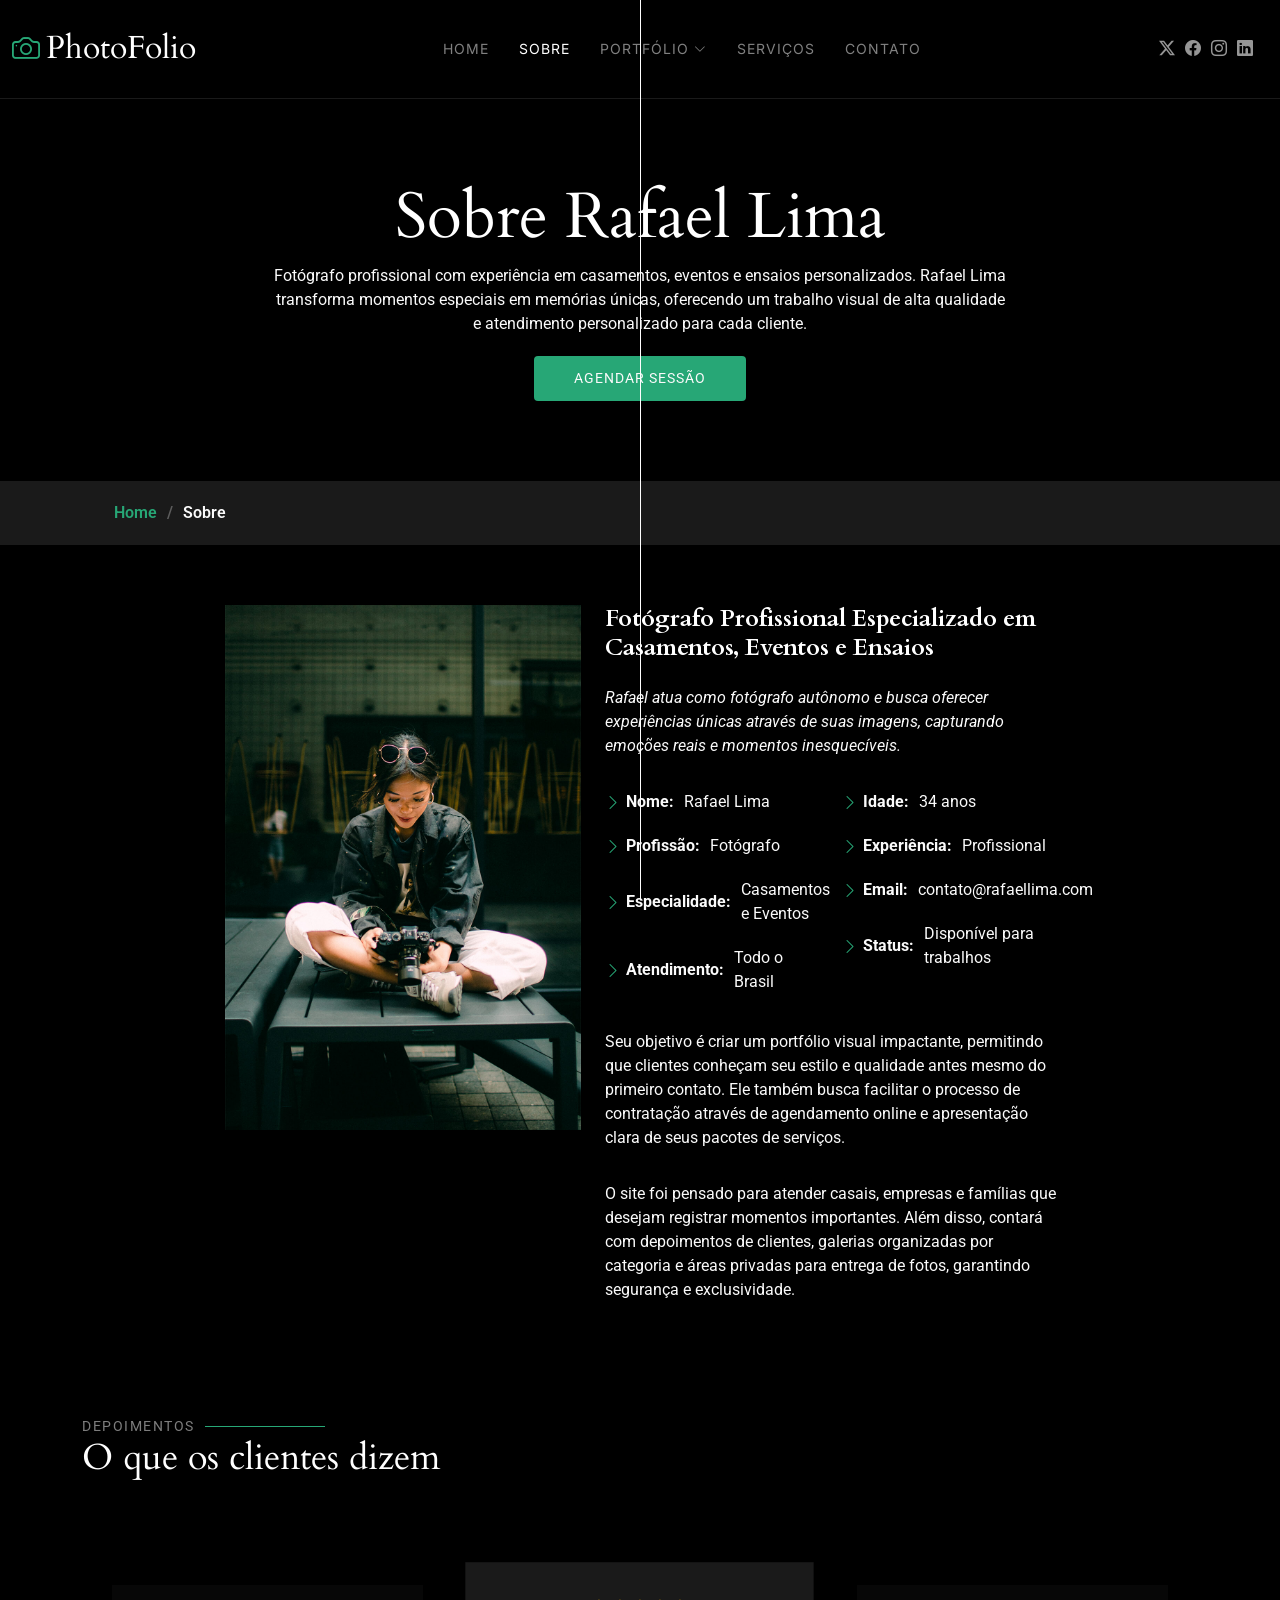
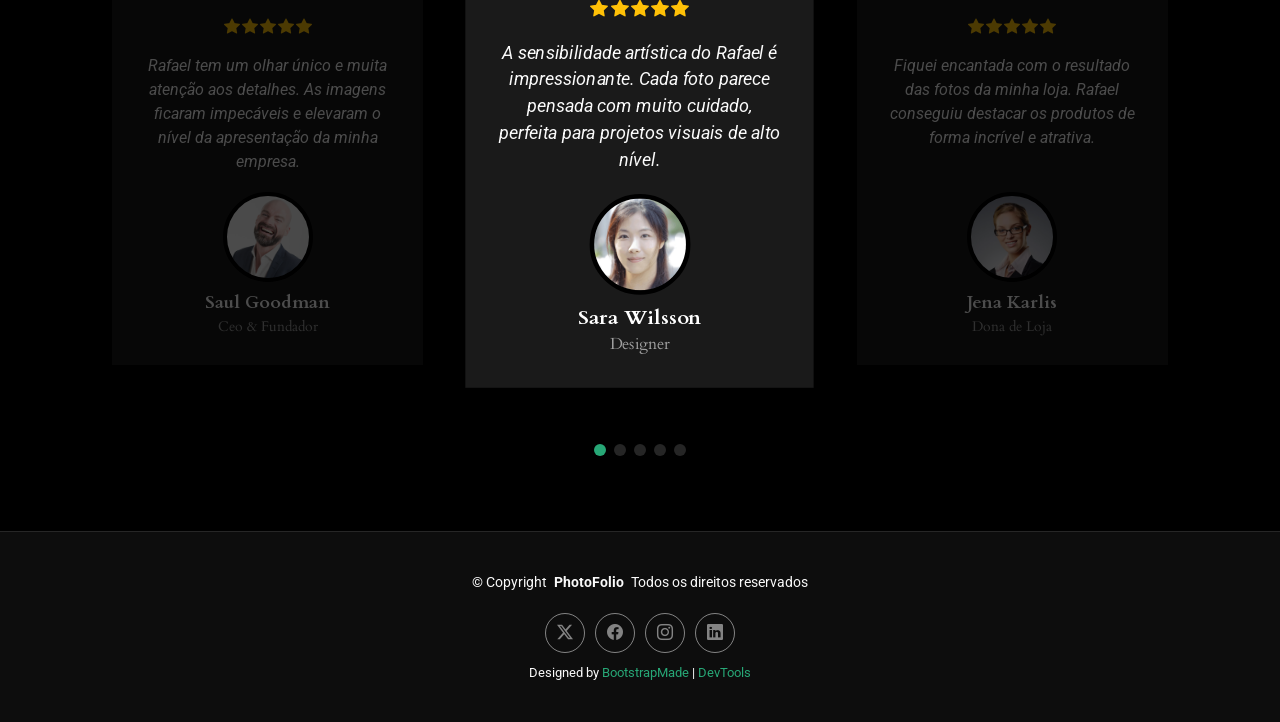
==== commit 7c87602c: "Add files via upload" ====
--- a/Portfolio/about.html
+++ b/Portfolio/about.html
@@ -191,18 +191,18 @@
           </script>
           <div class="swiper-wrapper">
 
-            <div class="swiper-slide">
-              <div class="testimonial-item">
-                <div class="stars">
-                  <i class="bi bi-star-fill"></i><i class="bi bi-star-fill"></i><i class="bi bi-star-fill"></i><i class="bi bi-star-fill"></i><i class="bi bi-star-fill"></i>
-                </div>
-                <p>
-                  Proin iaculis purus consequat sem cure digni ssim donec porttitora entum suscipit rhoncus. Accusantium quam, ultricies eget id, aliquam eget nibh et. Maecen aliquam, risus at semper.
+           <div class="swiper-slide">
+              <div class="testimonial-item">
+                <div class="stars">
+                  <i class="bi bi-star-fill"></i><i class="bi bi-star-fill"></i><i class="bi bi-star-fill"></i><i class="bi bi-star-fill"></i><i class="bi bi-star-fill"></i>
+                </div>
+                <p>
+                  Rafael tem um olhar único e muita atenção aos detalhes. As imagens ficaram impecáveis e elevaram o nível da apresentação da minha empresa.
                 </p>
                 <div class="profile mt-auto">
                   <img src="assets/img/testimonials/testimonials-1.jpg" class="testimonial-img" alt="">
                   <h3>Saul Goodman</h3>
-                  <h4>Ceo &amp; Founder</h4>
+                  <h4>Ceo &amp; Fundador</h4>
                 </div>
               </div>
             </div><!-- End testimonial item -->
@@ -213,7 +213,7 @@
                   <i class="bi bi-star-fill"></i><i class="bi bi-star-fill"></i><i class="bi bi-star-fill"></i><i class="bi bi-star-fill"></i><i class="bi bi-star-fill"></i>
                 </div>
                 <p>
-                  Export tempor illum tamen malis malis eram quae irure esse labore quem cillum quid cillum eram malis quorum velit fore eram velit sunt aliqua noster fugiat irure amet legam anim culpa.
+                  A sensibilidade artística do Rafael é impressionante. Cada foto parece pensada com muito cuidado, perfeita para projetos visuais de alto nível.
                 </p>
                 <div class="profile mt-auto">
                   <img src="assets/img/testimonials/testimonials-2.jpg" class="testimonial-img" alt="">
@@ -229,12 +229,12 @@
                   <i class="bi bi-star-fill"></i><i class="bi bi-star-fill"></i><i class="bi bi-star-fill"></i><i class="bi bi-star-fill"></i><i class="bi bi-star-fill"></i>
                 </div>
                 <p>
-                  Enim nisi quem export duis labore cillum quae magna enim sint quorum nulla quem veniam duis minim tempor labore quem eram duis noster aute amet eram fore quis sint minim.
+                  Fiquei encantada com o resultado das fotos da minha loja. Rafael conseguiu destacar os produtos de forma incrível e atrativa.
                 </p>
                 <div class="profile mt-auto">
                   <img src="assets/img/testimonials/testimonials-3.jpg" class="testimonial-img" alt="">
                   <h3>Jena Karlis</h3>
-                  <h4>Store Owner</h4>
+                  <h4>Dona de Loja</h4>
                 </div>
               </div>
             </div><!-- End testimonial item -->
@@ -245,7 +245,7 @@
                   <i class="bi bi-star-fill"></i><i class="bi bi-star-fill"></i><i class="bi bi-star-fill"></i><i class="bi bi-star-fill"></i><i class="bi bi-star-fill"></i>
                 </div>
                 <p>
-                  Fugiat enim eram quae cillum dolore dolor amet nulla culpa multos export minim fugiat minim velit minim dolor enim duis veniam ipsum anim magna sunt elit fore quem dolore labore illum veniam.
+                  Trabalhar com o Rafael foi uma experiência excelente. Ele é profissional, pontual e entrega fotos de altíssima qualidade.
                 </p>
                 <div class="profile mt-auto">
                   <img src="assets/img/testimonials/testimonials-4.jpg" class="testimonial-img" alt="">
@@ -261,12 +261,12 @@
                   <i class="bi bi-star-fill"></i><i class="bi bi-star-fill"></i><i class="bi bi-star-fill"></i><i class="bi bi-star-fill"></i><i class="bi bi-star-fill"></i>
                 </div>
                 <p>
-                  Quis quorum aliqua sint quem legam fore sunt eram irure aliqua veniam tempor noster veniam enim culpa labore duis sunt culpa nulla illum cillum fugiat legam esse veniam culpa fore nisi cillum quid.
+                  O trabalho do Rafael superou todas as minhas expectativas. As fotos ficaram extremamente profissionais e transmitiram exatamente a imagem que eu queria para o meu negócio.
                 </p>
                 <div class="profile mt-auto">
                   <img src="assets/img/testimonials/testimonials-5.jpg" class="testimonial-img" alt="">
                   <h3>John Larson</h3>
-                  <h4>Entrepreneur</h4>
+                  <h4>Empreendedor</h4>
                 </div>
               </div>
             </div><!-- End testimonial item -->
